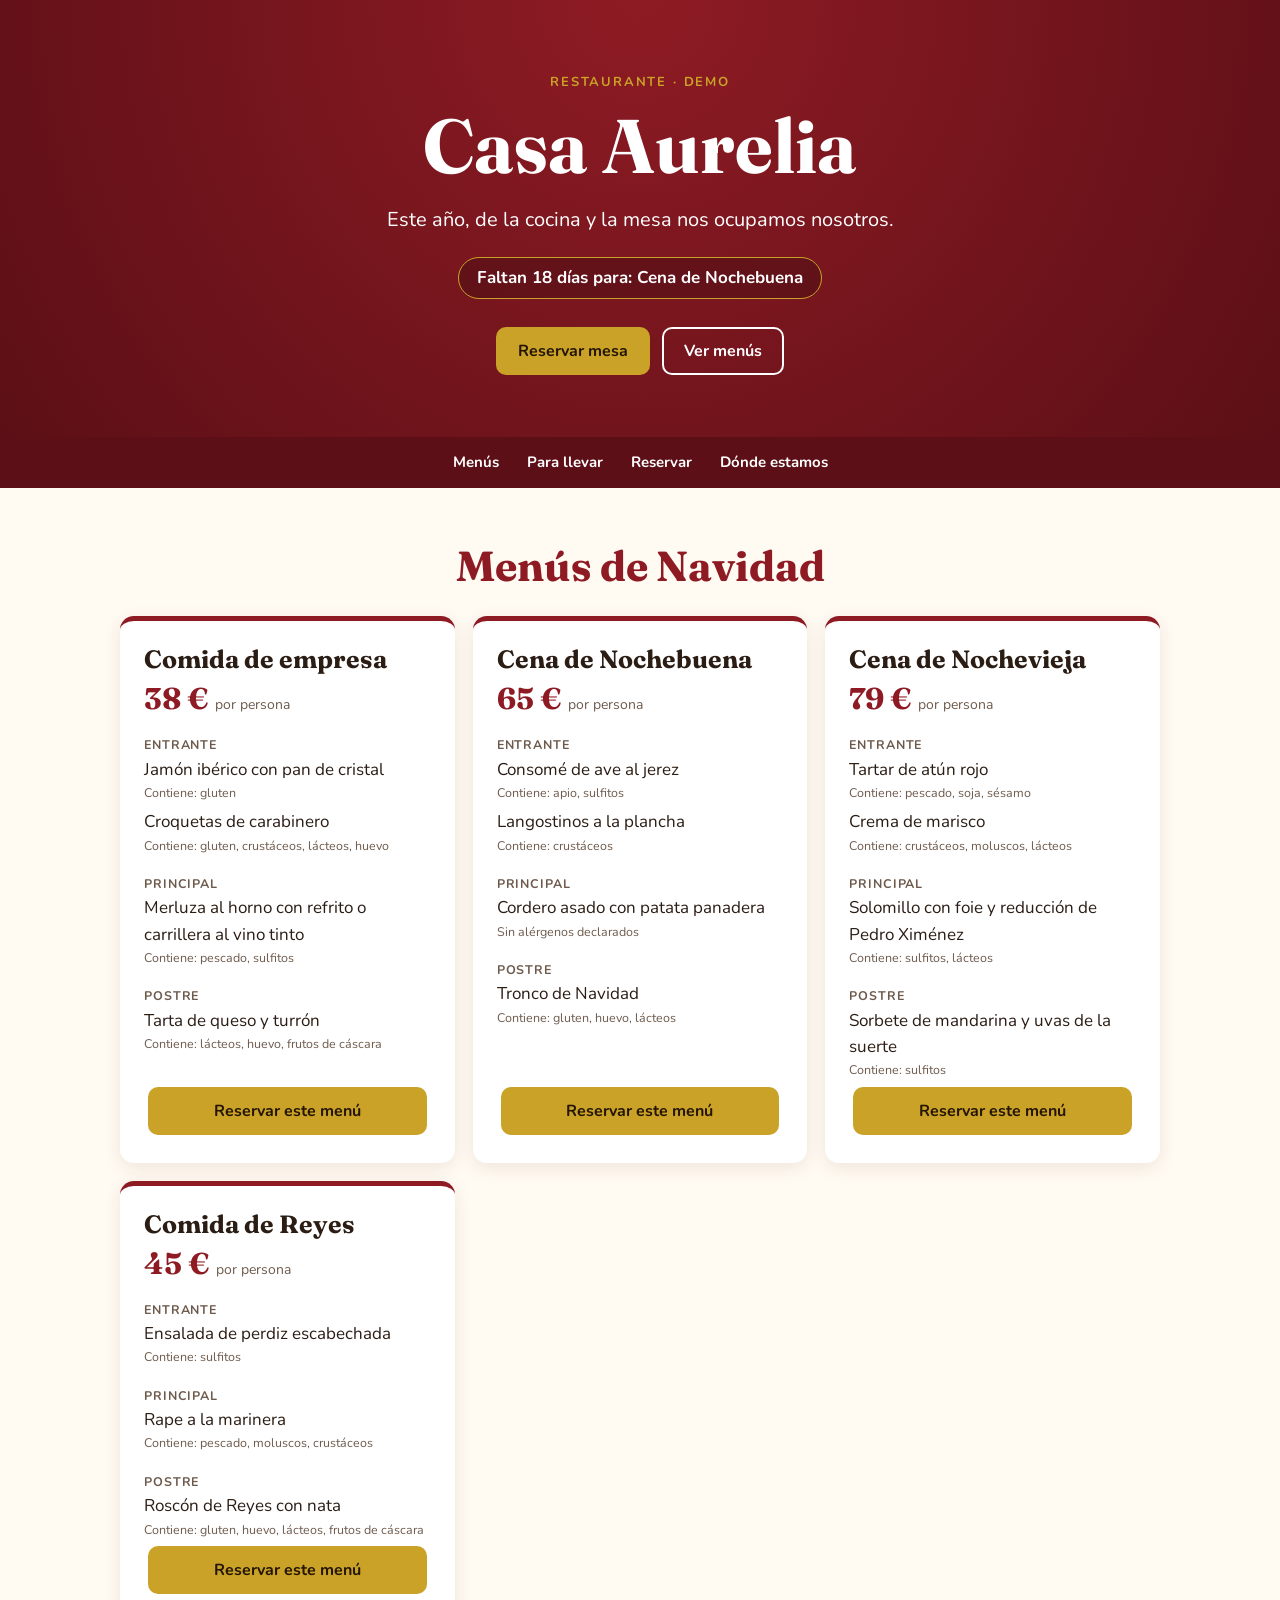
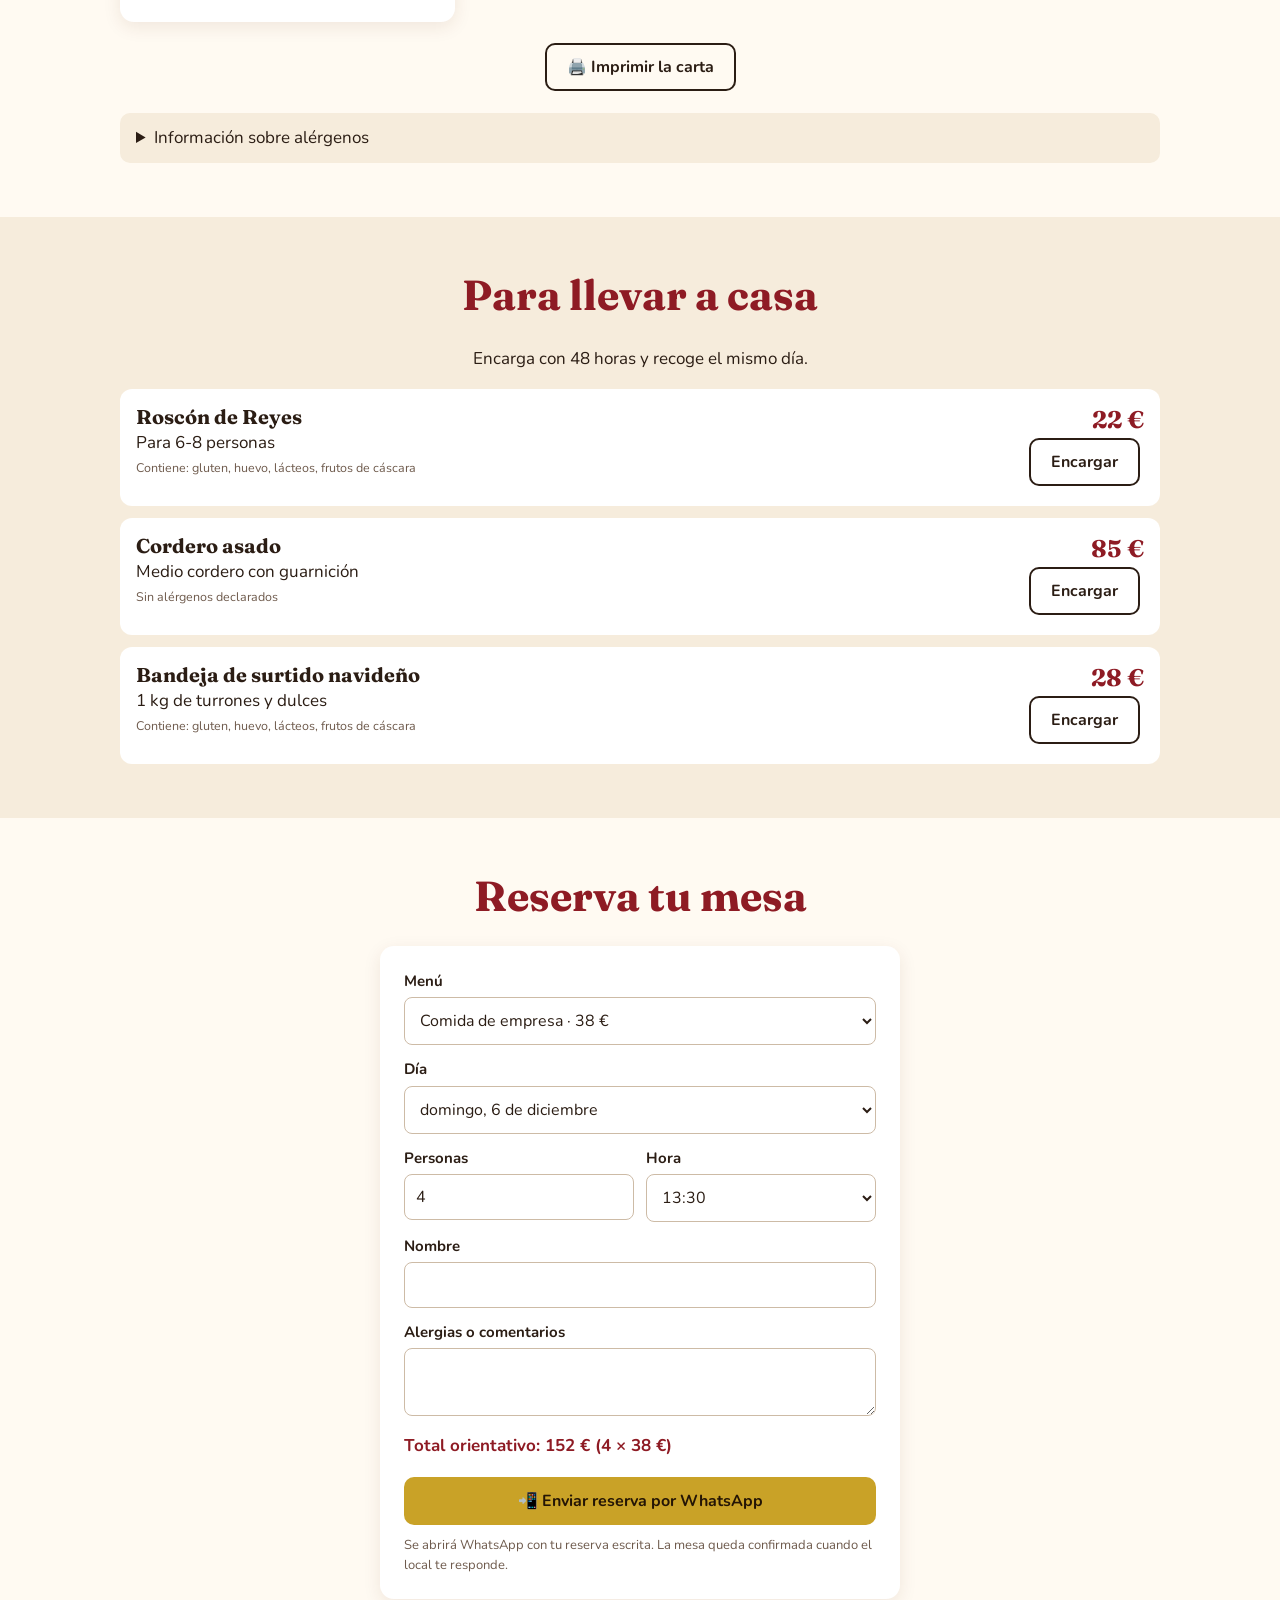
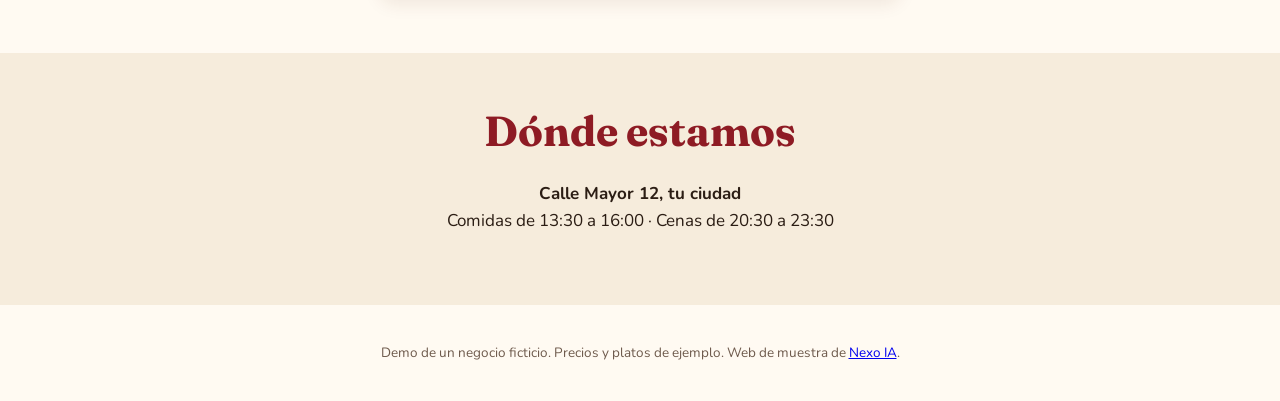
==== index.html @ 9d5f45d3 "Demo web de Navidad para hostelería" ====
<!doctype html>
<html lang="es" data-local="restaurante">
<head>
<meta charset="utf-8"><meta name="viewport" content="width=device-width, initial-scale=1">
<title>Navidad</title>
<meta name="robots" content="noindex">
<link rel="stylesheet" href="https://fonts.googleapis.com/css2?family=Fraunces:wght@500;700&family=Nunito:wght@400;700&display=swap">
<link rel="stylesheet" href="estilos.css">
</head>
<body>
<div class="nieve" aria-hidden="true"></div>
<header class="portada">
  <p class="tipo" data-n="tipo"></p>
  <h1 data-n="nombre"></h1>
  <p class="lema" data-n="lema"></p>
  <div id="cuenta" class="cuenta" hidden></div>
  <a href="#reservar" class="boton">Reservar mesa</a>
  <a href="#menus" class="boton claro">Ver menús</a>
</header>
<nav class="menu"><a href="#menus">Menús</a><a href="#encargos">Para llevar</a><a href="#reservar">Reservar</a><a href="#donde">Dónde estamos</a></nav>
<main>
  <section id="menus"><h2>Menús de Navidad</h2><div id="lista-menus" class="tarjetas"></div>
    <p class="centro"><button id="imprimir" class="boton claro">🖨️ Imprimir la carta</button></p>
    <details class="alergenos"><summary>Información sobre alérgenos</summary><p>Cada plato indica sus alérgenos. Si tienes alguna alergia o intolerancia, avísanos al reservar. Tenemos la información completa a tu disposición.</p></details>
  </section>
  <section id="encargos" class="alterna"><h2 data-n="tituloEncargos"></h2><p class="centro" data-n="textoEncargos"></p><div id="lista-encargos" class="encargos"></div></section>
  <section id="reservar"><h2>Reserva tu mesa</h2>
    <form id="form" class="form">
      <label>Menú<select id="f-menu"></select></label>
      <label>Día<select id="f-dia"></select></label>
      <div class="dos"><label>Personas<input id="f-personas" type="number" min="1" max="60" value="4" inputmode="numeric"></label>
      <label>Hora<select id="f-hora"></select></label></div>
      <label>Nombre<input id="f-nombre" required maxlength="60" autocomplete="name"></label>
      <label>Alergias o comentarios<textarea id="f-nota" rows="2" maxlength="300"></textarea></label>
      <p id="total" class="total"></p>
      <button class="boton" type="submit">📲 Enviar reserva por WhatsApp</button>
      <p class="pequeno">Se abrirá WhatsApp con tu reserva escrita. La mesa queda confirmada cuando el local te responde.</p>
    </form>
  </section>
  <section id="donde" class="alterna"><h2>Dónde estamos</h2><p class="centro"><b data-n="direccion"></b><br><span data-n="horario"></span></p></section>
</main>
<footer><p>Demo de un negocio ficticio. Precios y platos de ejemplo. Web de muestra de <a href="https://sergio-sysops.github.io/nexo-ia/">Nexo IA</a>.</p></footer>
<script src="datos.js"></script><script src="app.js"></script>
</body></html>
---- estilos.css ----
:root{--fondo:#fffaf2;--texto:#2b1d14;--suave:#6e5a4c;--clara:#fff;--alterna:#f6ecdc}
.rojo{--prin:#8e1b24;--osc:#5c0f16;--acento:#c9a227}
.verde{--prin:#1e5b41;--osc:#123a2a;--acento:#d9a441}
*{box-sizing:border-box}html{scroll-behavior:smooth}body{margin:0;background:var(--fondo);color:var(--texto);font:17px/1.55 Nunito,system-ui,sans-serif}
[hidden]{display:none!important}
h1,h2,h3{font-family:Fraunces,Georgia,serif;line-height:1.15;margin:0}
.portada{position:relative;padding:72px 22px 58px;text-align:center;color:#fff;background:radial-gradient(circle at 50% 0,var(--prin),var(--osc))}
.portada h1{font-size:clamp(42px,10vw,76px)}.tipo{letter-spacing:.14em;text-transform:uppercase;font-size:13px;color:var(--acento);font-weight:700;margin:0 0 10px}
.lema{font-size:20px;max-width:560px;margin:14px auto 22px}
.cuenta{display:inline-block;background:#0003;border:1px solid var(--acento);border-radius:30px;padding:7px 18px;margin:0 auto 24px;font-weight:700;display:block;width:fit-content}
.boton{display:inline-block;background:var(--acento);color:#241505;font:700 16px Nunito,sans-serif;padding:13px 22px;border:0;border-radius:10px;text-decoration:none;cursor:pointer;margin:4px}
.boton.claro{background:transparent;color:inherit;box-shadow:inset 0 0 0 2px currentColor}
.menu{position:sticky;top:0;z-index:5;display:flex;justify-content:center;gap:4px;background:var(--osc);padding:6px;overflow-x:auto}
.menu a{color:#fff;text-decoration:none;padding:8px 12px;font-weight:700;font-size:15px;white-space:nowrap}
section{padding:54px 18px;scroll-margin-top:46px}section>*{max-width:1040px;margin-left:auto;margin-right:auto}
.alterna{background:var(--alterna)}h2{font-size:clamp(30px,6vw,42px);text-align:center;margin-bottom:26px;color:var(--prin)}
.centro{text-align:center}.tarjetas{display:grid;grid-template-columns:repeat(auto-fit,minmax(280px,1fr));gap:18px}
.tarjeta{background:var(--clara);border-radius:14px;padding:24px;border-top:5px solid var(--prin);box-shadow:0 5px 18px #5c2b1218;display:flex;flex-direction:column}
.tarjeta h3{font-size:25px}.precio{font:700 30px Fraunces,serif;color:var(--prin);margin:6px 0}.precio small{font:400 14px Nunito,sans-serif;color:var(--suave)}
.tarjeta h4{margin:12px 0 2px;text-transform:uppercase;letter-spacing:.07em;font-size:12.5px;color:var(--suave)}.plato{margin:0 0 7px}.tarjeta .boton{margin-top:auto}
.al{display:block;font-size:12.5px;color:var(--suave)}.alergenos{margin-top:18px;background:var(--alterna);padding:12px 16px;border-radius:10px}
.encargos{display:grid;gap:12px}.encargo{display:flex;justify-content:space-between;gap:14px;background:var(--clara);border-radius:12px;padding:16px}
.encargo h3{font-size:20px}.encargo p{margin:2px 0}.der{text-align:right;flex:none}.der b{display:block;font:700 24px Fraunces,serif;color:var(--prin)}
.form{max-width:520px;background:var(--clara);padding:24px;border-radius:14px;box-shadow:0 5px 18px #5c2b1218}
.form label{display:block;font-weight:700;margin-bottom:13px;font-size:15px}.form input,.form select,.form textarea{display:block;width:100%;margin-top:4px;padding:11px;font:16px Nunito,sans-serif;border:1px solid #cdbba6;border-radius:8px;background:#fff;color:inherit}
.dos{display:grid;grid-template-columns:1fr 1fr;gap:12px}.total{font-weight:700;color:var(--prin)}.form .boton{width:100%;margin:0}.pequeno{font-size:13px;color:var(--suave);margin:10px 0 0}
footer{text-align:center;padding:24px 16px;font-size:13.5px;color:var(--suave)}
.nieve{position:fixed;inset:0;pointer-events:none;z-index:9;overflow:hidden}.nieve i{position:absolute;top:-10px;width:6px;height:6px;border-radius:50%;background:#fff;box-shadow:0 0 2px #0002;animation:cae linear infinite}
@keyframes cae{to{transform:translate(30px,105vh)}}
@media(max-width:520px){.encargo{flex-direction:column}.der{text-align:left;display:flex;justify-content:space-between;align-items:center}}
@media print{.nieve,.menu,.boton,#encargos,#reservar,#donde,.cuenta,footer{display:none!important}body{background:#fff;font-size:12.5pt}.portada{background:none;color:#000;padding:0}.tarjetas{display:block}.tarjeta{box-shadow:none;break-inside:avoid;margin-bottom:12pt;border:1px solid #999}section{padding:10pt 0}}
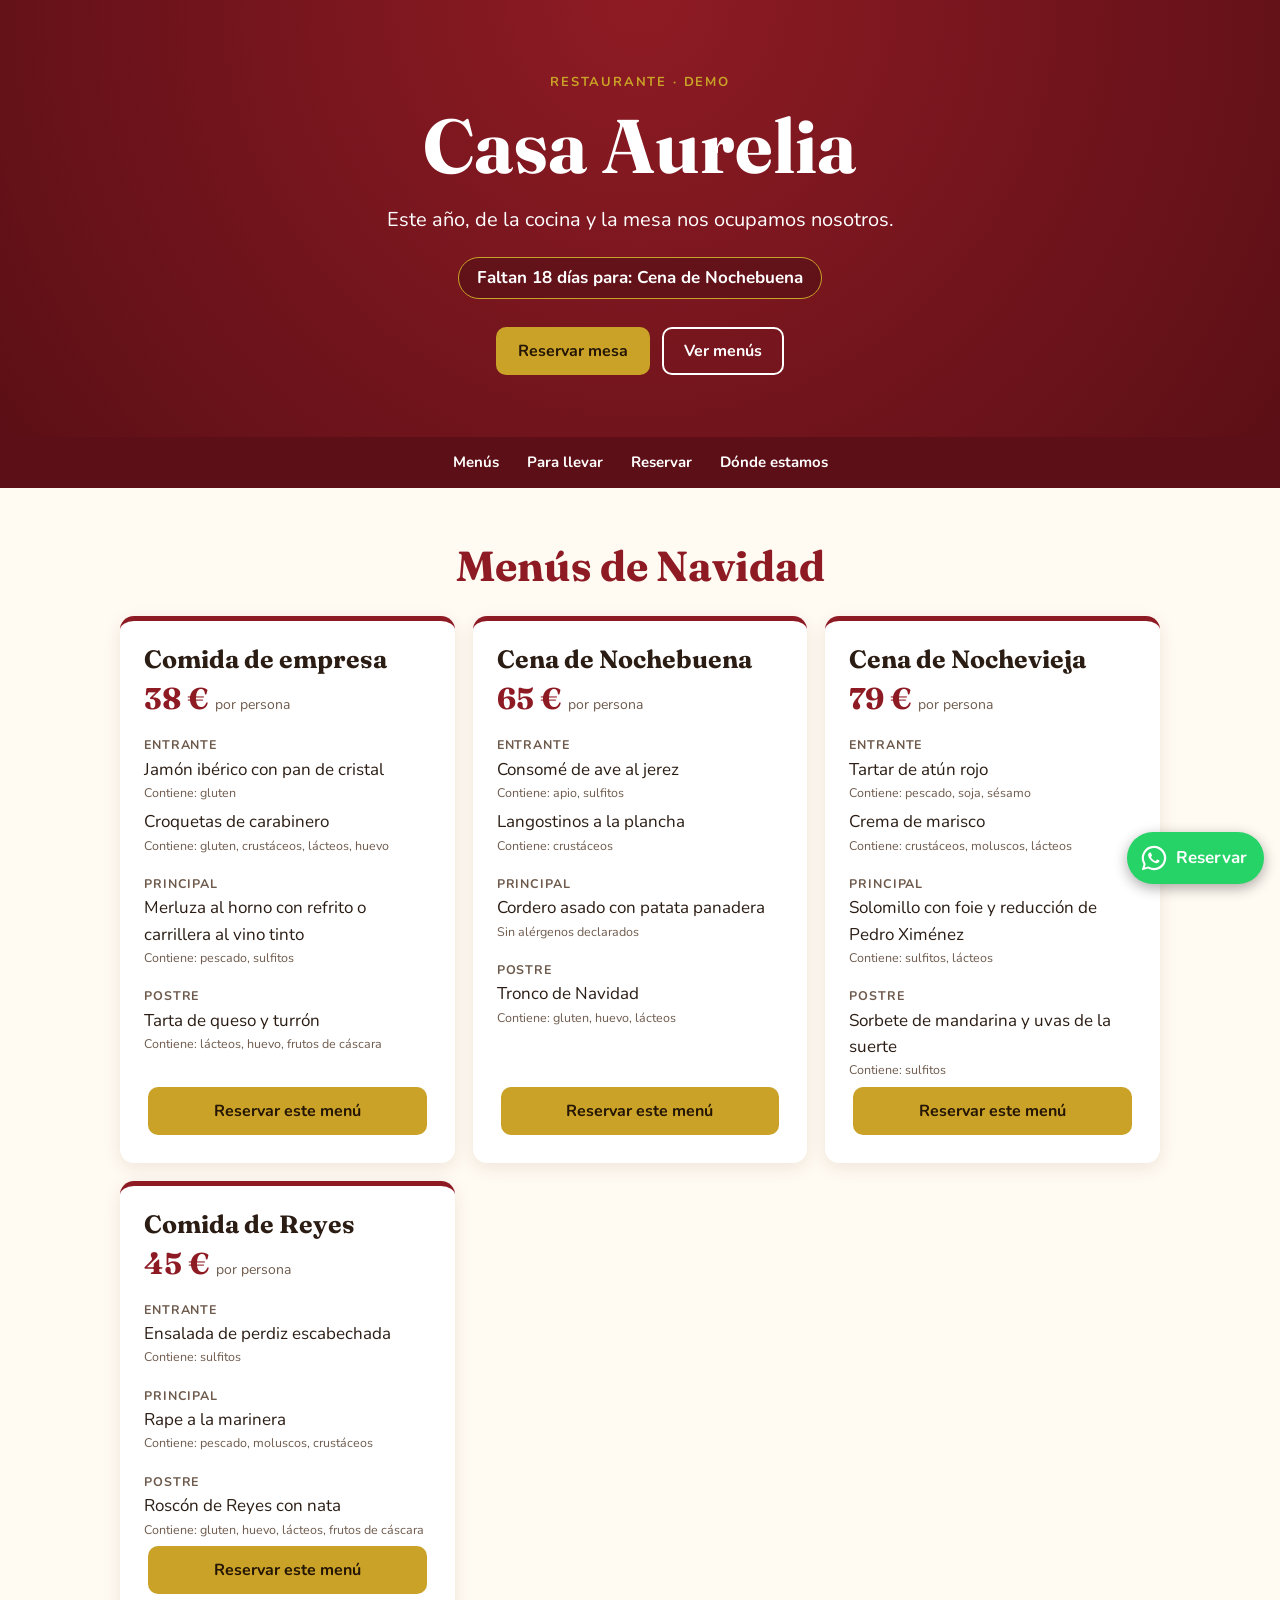
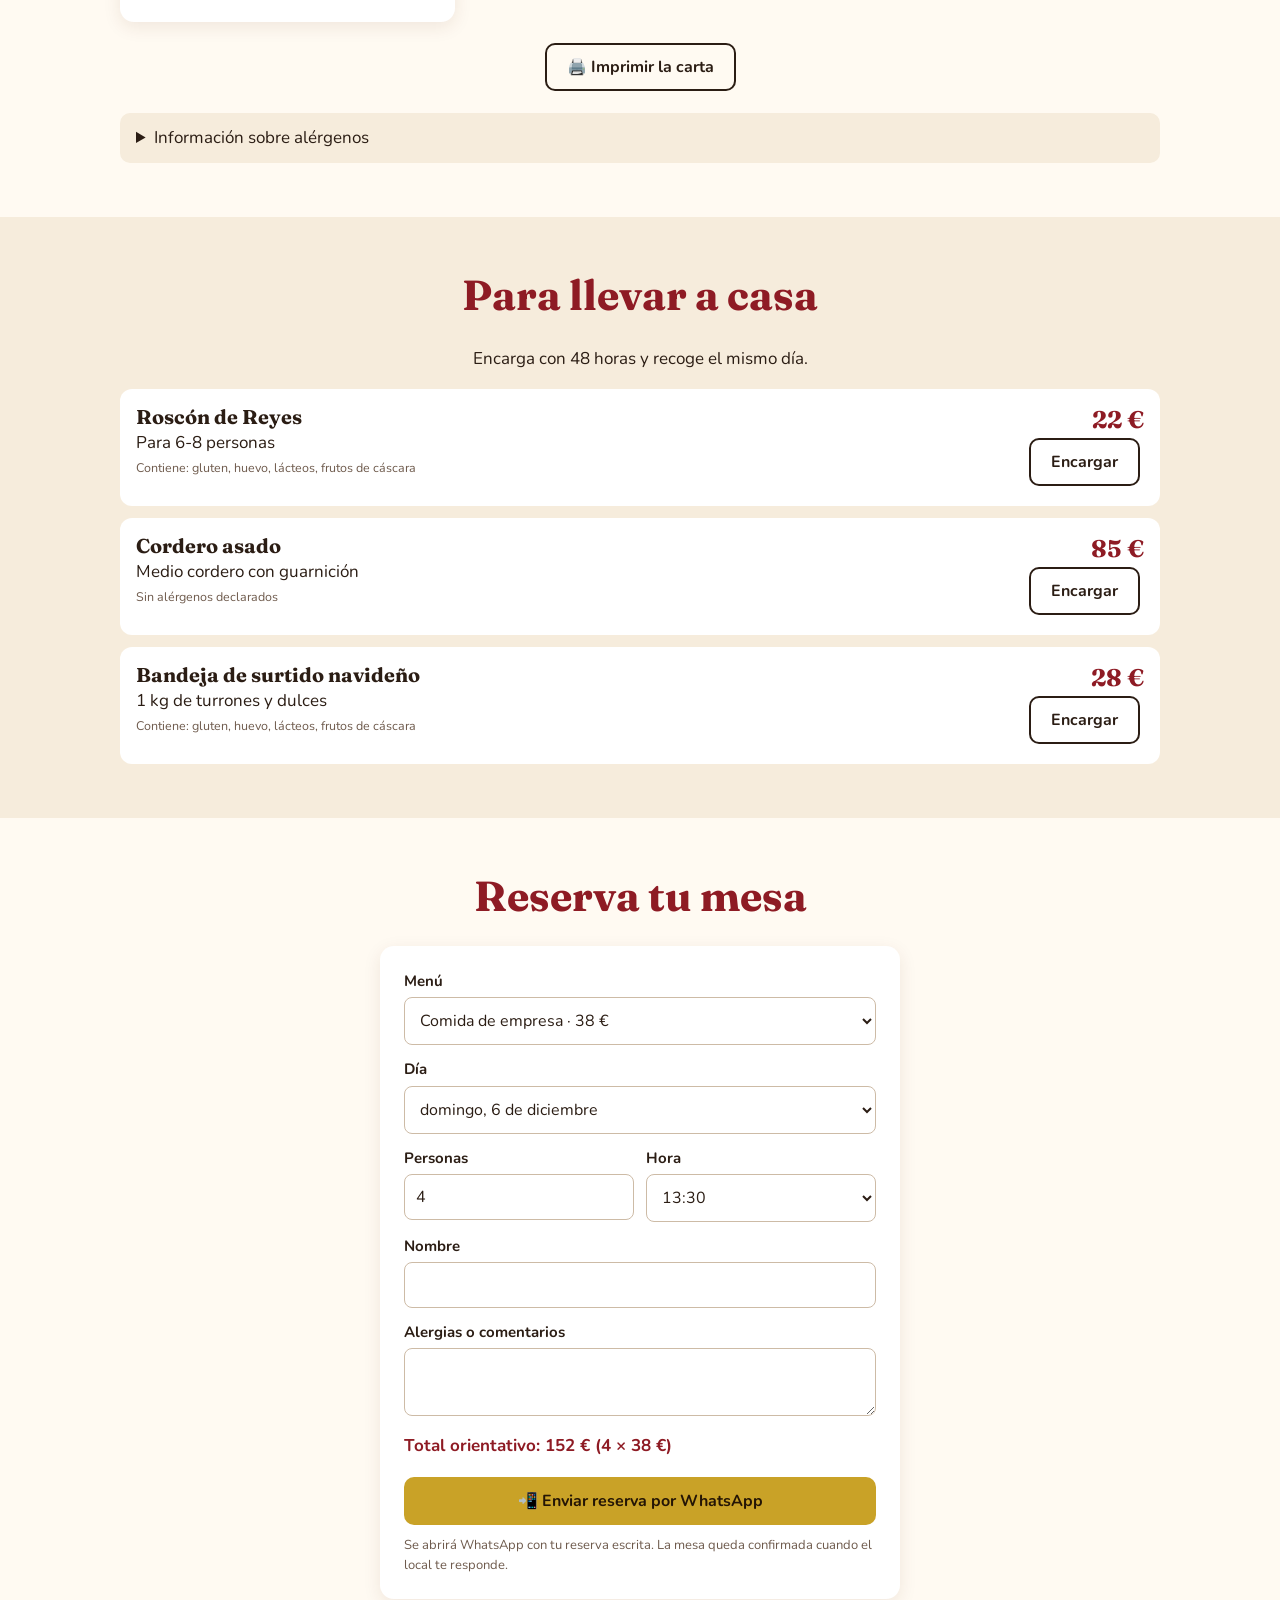
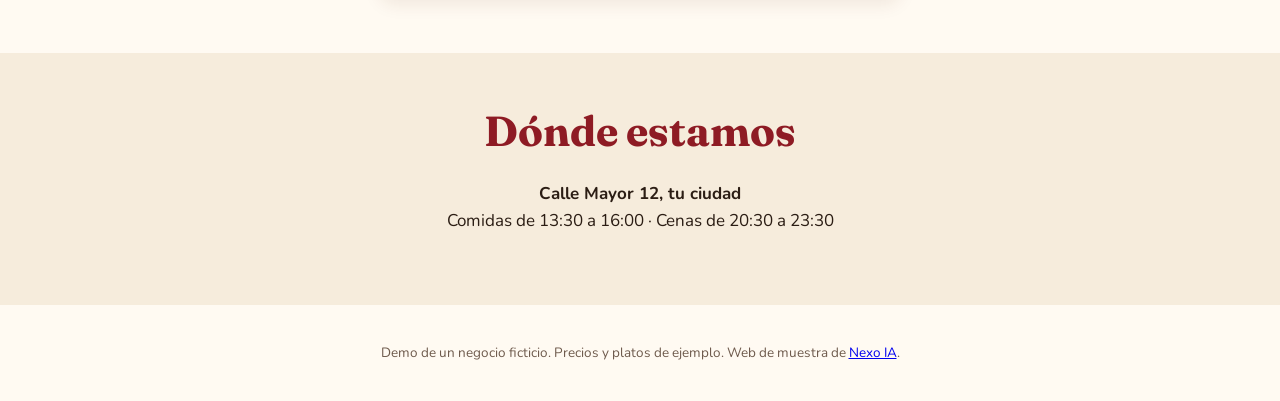
==== commit 71dc6ba0: "Botón fijo de WhatsApp" ====
--- a/index.html
+++ b/index.html
@@ -39,6 +39,7 @@
   </section>
   <section id="donde" class="alterna"><h2>Dónde estamos</h2><p class="centro"><b data-n="direccion"></b><br><span data-n="horario"></span></p></section>
 </main>
+<a id="flotante" class="flotante" target="_blank" rel="noopener" aria-label="Reservar por WhatsApp"><svg viewBox="0 0 32 32" aria-hidden="true"><path fill="#fff" d="M16 3a13 13 0 0 0-11.2 19.6L3 29l6.6-1.7A13 13 0 1 0 16 3zm0 23.7a10.7 10.7 0 0 1-5.5-1.5l-.4-.2-3.9 1 1-3.8-.3-.4A10.7 10.7 0 1 1 16 26.700zm5.9-8c-.3-.2-1.900-.9-2.200-1s-.500-.200-.700.200l-1 1.200c-.200.200-.400.200-.700.100a8.800 8.800 0 0 1-4.400-3.800c-.300-.600.300-.500.900-1.800.100-.200 0-.400 0-.600l-1-2.300c-.200-.600-.500-.500-.700-.500h-.600a1.100 1.100 0 0 0-.800.400 3.400 3.400 0 0 0-1 2.500 5.800 5.800 0 0 0 1.200 3.100 13.300 13.300 0 0 0 5.100 4.500c1.900.800 2.600.900 3.600.700a3 3 0 0 0 2-1.400 2.400 2.400 0 0 0 .2-1.400c-.100-.100-.300-.200-.600-.300z"/></svg><span>Reservar</span></a>
 <footer><p>Demo de un negocio ficticio. Precios y platos de ejemplo. Web de muestra de <a href="https://sergio-sysops.github.io/nexo-ia/">Nexo IA</a>.</p></footer>
 <script src="datos.js"></script><script src="app.js"></script>
 </body></html>
--- a/estilos.css
+++ b/estilos.css
@@ -27,5 +27,8 @@
 footer{text-align:center;padding:24px 16px;font-size:13.5px;color:var(--suave)}
 .nieve{position:fixed;inset:0;pointer-events:none;z-index:9;overflow:hidden}.nieve i{position:absolute;top:-10px;width:6px;height:6px;border-radius:50%;background:#fff;box-shadow:0 0 2px #0002;animation:cae linear infinite}
 @keyframes cae{to{transform:translate(30px,105vh)}}
+.flotante{position:fixed;right:16px;bottom:16px;z-index:8;display:flex;align-items:center;gap:7px;background:#25d366;color:#fff;text-decoration:none;font-weight:700;padding:11px 17px 11px 12px;border-radius:30px;box-shadow:0 4px 14px #0005}
+.flotante svg{width:30px;height:30px;display:block}
+.flotante:hover{background:#1fb855}
 @media(max-width:520px){.encargo{flex-direction:column}.der{text-align:left;display:flex;justify-content:space-between;align-items:center}}
-@media print{.nieve,.menu,.boton,#encargos,#reservar,#donde,.cuenta,footer{display:none!important}body{background:#fff;font-size:12.5pt}.portada{background:none;color:#000;padding:0}.tarjetas{display:block}.tarjeta{box-shadow:none;break-inside:avoid;margin-bottom:12pt;border:1px solid #999}section{padding:10pt 0}}
+@media print{.nieve,.flotante,.menu,.boton,#encargos,#reservar,#donde,.cuenta,footer{display:none!important}body{background:#fff;font-size:12.5pt}.portada{background:none;color:#000;padding:0}.tarjetas{display:block}.tarjeta{box-shadow:none;break-inside:avoid;margin-bottom:12pt;border:1px solid #999}section{padding:10pt 0}}
